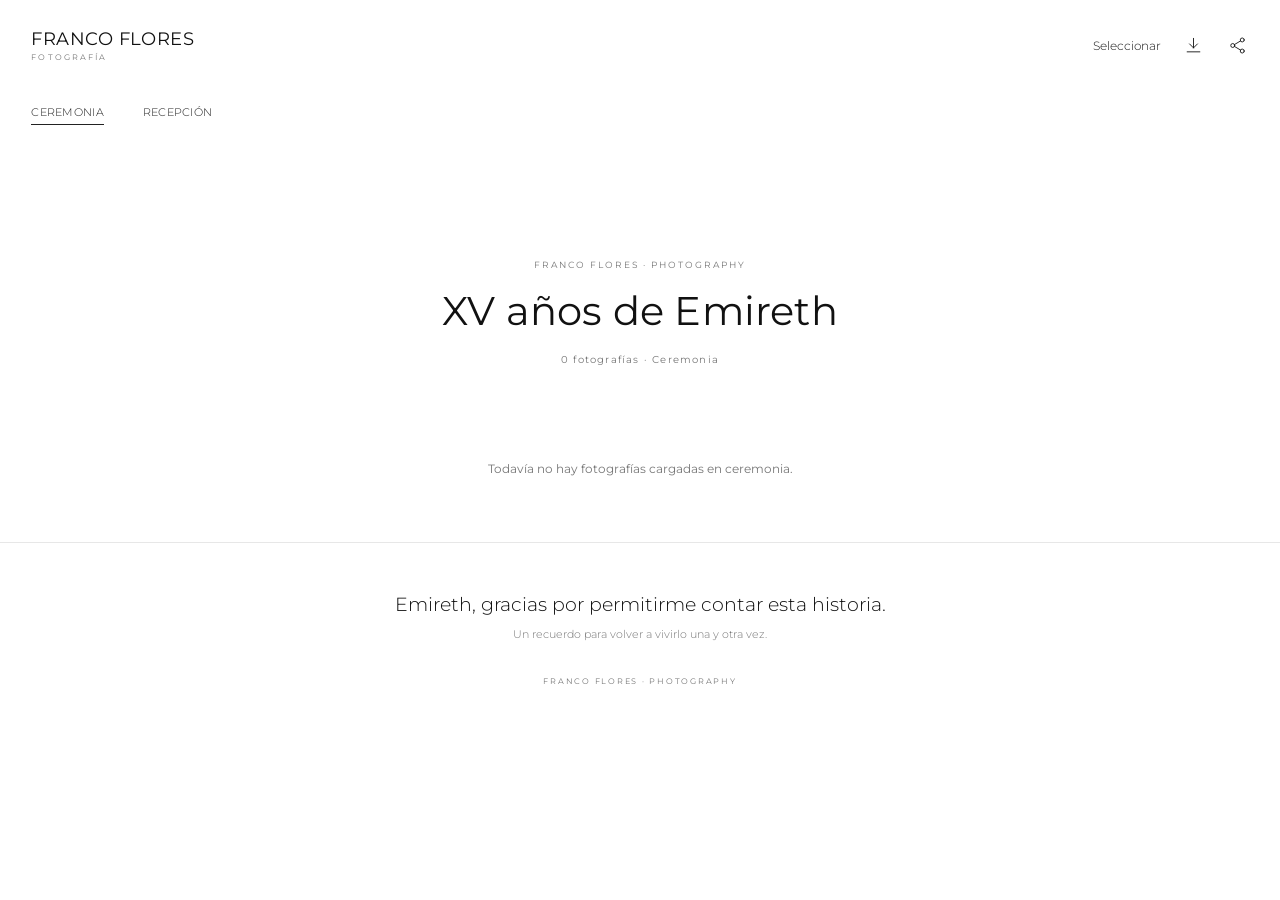
==== 15Anos/index.html @ 13b326d6 "New Gallery" ====
<!doctype html>
<html lang="es">
<head>
  <meta charset="utf-8">
  <meta name="viewport" content="width=device-width, initial-scale=1">
  <meta name="theme-color" content="#ffffff">
  <title>XV años de Emireth | Franco Flores · Fotografía</title>
  <link rel="preconnect" href="https://fonts.googleapis.com">
  <link rel="preconnect" href="https://fonts.gstatic.com" crossorigin>
  <link href="https://fonts.googleapis.com/css2?family=Montserrat:wght@300;400;500;600&display=swap" rel="stylesheet">
  <link rel="stylesheet" href="styles.css">
</head>
<body>
  <header class="site-header">
    <a class="brand" href="../../" aria-label="Franco Flores Fotografía">
      FRANCO FLORES<span>FOTOGRAFÍA</span>
    </a>
    <div class="header-actions">
      <button class="text-action" id="toggle-select" type="button">Seleccionar</button>
      <button class="icon-action" id="download-all" type="button" aria-label="Descargar todas las fotografías" title="Descargar todas las fotografías">
        <svg viewBox="0 0 24 24" aria-hidden="true"><path d="M12 3v12m0 0 5-5m-5 5-5-5M4 20h16"/></svg>
      </button>
      <button class="icon-action" id="share-gallery" type="button" aria-label="Compartir galería" title="Compartir galería">
        <svg viewBox="0 0 24 24" aria-hidden="true"><circle cx="18" cy="5" r="2.5"/><circle cx="6" cy="12" r="2.5"/><circle cx="18" cy="19" r="2.5"/><path d="m8.2 10.8 7.5-4.5M8.2 13.2l7.5 4.5"/></svg>
      </button>
    </div>
  </header>

  <nav class="section-nav" aria-label="Secciones del evento">
    <button class="section-tab active" type="button" data-tab="ceremonia">CEREMONIA</button>
    <button class="section-tab" type="button" data-tab="recepcion">RECEPCIÓN</button>
  </nav>

  <main>
    <section class="gallery-heading">
      <p class="eyebrow">FRANCO FLORES · PHOTOGRAPHY</p>
      <h1>XV años de Emireth</h1>
      <p class="photo-count" id="photo-count">Selecciona una sección</p>
    </section>

    <section class="gallery-tools" id="selection-tools" hidden>
      <span id="selected-count">0 fotografías seleccionadas</span>
      <div class="selection-actions">
        <button class="small-action" id="select-all" type="button">Seleccionar todas</button>
        <button class="small-action dark" id="download-selected" type="button" disabled>Descargar selección</button>
      </div>
    </section>

    <section class="mosaic" id="gallery" aria-label="Fotografías de la sección seleccionada">
      <p class="loading">Cargando fotografías…</p>
    </section>
    <div class="load-more-status" id="load-more-status" aria-live="polite"></div>
    <div class="load-more-sentinel" id="load-more-sentinel" aria-hidden="true"></div>

    <footer class="site-footer">
      <p class="footer-title">Emireth, gracias por permitirme contar esta historia.</p>
      <p>Un recuerdo para volver a vivirlo una y otra vez.</p>
      <span class="footer-credit">FRANCO FLORES · PHOTOGRAPHY</span>
    </footer>
  </main>

  <div class="lightbox" id="lightbox" aria-modal="true" role="dialog" aria-label="Visor de fotografías">
    <div class="lightbox-top">
      <span id="lightbox-caption"></span>
      <div class="lightbox-actions">
        <a class="lightbox-download" id="download-one" href="#" download>Descargar alta calidad</a>
        <button id="close-lightbox" type="button" aria-label="Cerrar">×</button>
      </div>
    </div>
    <button class="lightbox-nav previous" id="previous-photo" type="button" aria-label="Fotografía anterior">‹</button>
    <img id="lightbox-image" alt="Fotografía ampliada">
    <button class="lightbox-nav next" id="next-photo" type="button" aria-label="Fotografía siguiente">›</button>
  </div>

  <div class="toast" id="toast" role="status" aria-live="polite"></div>
  <script src="gallery.js"></script>
</body>
</html>
---- 15Anos/styles.css ----
:root { --ink:#111; --muted:#666; --line:#e7e7e7; --gap:3px; }
* { box-sizing:border-box; }
html { scroll-behavior:smooth; }
body { margin:0; background:#fff; color:var(--ink); font-family:"Montserrat",Arial,sans-serif; font-weight:400; }
button,a { font:inherit; }
.site-header { height:91px; padding:0 2.45%; display:flex; align-items:center; justify-content:space-between; }
.brand { display:inline-flex; flex-direction:column; gap:3px; color:#111; text-decoration:none; font-size:18px; letter-spacing:.025em; line-height:1.1; font-weight:400; }
.brand span { font-size:8px; letter-spacing:.26em; color:#777; }
.header-actions { display:flex; align-items:center; gap:22px; }
.text-action,.icon-action { border:0; background:transparent; color:#171717; cursor:pointer; }
.text-action { font-size:12px; font-weight:300; padding:8px 0; }
.icon-action { width:22px; height:28px; padding:3px 0; display:grid; place-items:center; }
.icon-action svg { width:19px; height:19px; fill:none; stroke:currentColor; stroke-width:1.15; stroke-linecap:round; stroke-linejoin:round; }
.gallery-heading { text-align:center; padding:125px 20px 48px; }
.eyebrow { font-size:9px; letter-spacing:.22em; color:#777; margin:0 0 18px; }
.gallery-heading h1 { font-size:clamp(28px,3.1vw,40px); line-height:1.2; font-weight:400; letter-spacing:.005em; margin:0; }
.photo-count { color:#777; font-size:10px; letter-spacing:.12em; margin:17px 0 0; }
.section-nav {
  display:flex;
  align-items:flex-start;
  gap:39px;
  padding:14px 2.45% 0;
  min-height:43px;
}
.section-tab {
  appearance:none;
  border:0;
  border-bottom:1px solid transparent;
  padding:0 0 5px;
  background:transparent;
  color:#222;
  font-family:inherit;
  font-size:11px;
  font-weight:300;
  letter-spacing:.025em;
  cursor:pointer;
}
.section-tab.active { border-bottom-color:#222; }
.mosaic { display:grid; grid-template-columns:repeat(5,minmax(0,1fr)); grid-auto-rows:7px; grid-auto-flow:dense; gap:var(--gap); padding:0 2.35%; }
.photo-card { min-width:0; margin:0; position:relative; overflow:hidden; background:#f1f1f1; cursor:zoom-in; }
.photo-card img { display:block; width:100%; height:auto; object-fit:contain; transition:transform .45s ease; }
.photo-card:hover img { transform:scale(1.025); }
.photo-card.selected { outline:3px solid #111; outline-offset:-3px; }
.photo-card.selected::after { content:"✓"; position:absolute; top:12px; right:12px; width:25px; height:25px; border-radius:50%; display:grid; place-items:center; background:#fff; color:#111; font-size:14px; }
.photo-card .photo-number { position:absolute; bottom:10px; left:12px; color:white; font-size:9px; letter-spacing:.12em; text-shadow:0 1px 5px #0009; opacity:0; transition:opacity .2s; pointer-events:none; }
.photo-card:hover .photo-number { opacity:1; }
.gallery-tools { padding:0 2.45% 18px; display:flex; align-items:center; justify-content:space-between; font-size:11px; }
.gallery-tools[hidden] { display:none; }
.selection-actions { display:flex; gap:8px; align-items:center; }
.small-action { background:white; border:1px solid #222; padding:9px 13px; font-size:10px; cursor:pointer; }
.small-action.dark { background:#111; color:white; }
.small-action:disabled { opacity:.35; cursor:not-allowed; }
.loading,.error-message { grid-column:1/-1; text-align:center; padding:35px; color:#777; font-size:12px; }
.site-footer { margin-top:90px; padding:50px 20px 42px; text-align:center; border-top:1px solid var(--line); }
.footer-title { font-size:19px; font-weight:300; margin:0 0 10px; }
.site-footer p:not(.footer-title) { color:#777; font-size:11px; font-weight:300; }
.footer-credit { display:inline-block; margin-top:24px; font-size:8px; letter-spacing:.22em; color:#777; }
.lightbox { position:fixed; inset:0; z-index:20; display:none; align-items:center; justify-content:center; background:#080808f5; padding:65px 70px 35px; }
.lightbox.open { display:flex; }
.lightbox>img { max-width:92vw; max-height:83vh; object-fit:contain; }
.lightbox-top { position:absolute; top:0; left:0; right:0; height:58px; padding:0 25px; display:flex; align-items:center; justify-content:space-between; color:#fff; font-size:10px; letter-spacing:.12em; }
.lightbox-actions { display:flex; gap:22px; align-items:center; }
.lightbox-download { color:#fff; text-decoration:none; font-size:10px; }
.lightbox-actions button { border:0; background:transparent; color:#fff; font-size:28px; cursor:pointer; font-weight:200; }
.lightbox-nav { position:absolute; top:50%; transform:translateY(-50%); border:0; background:transparent; color:#fff; font-size:48px; font-weight:200; cursor:pointer; padding:10px; }
.lightbox-nav.previous { left:16px; } .lightbox-nav.next { right:16px; }
.toast { position:fixed; left:50%; bottom:24px; transform:translate(-50%,15px); background:#111; color:white; padding:11px 17px; font-size:11px; opacity:0; pointer-events:none; transition:.25s; z-index:40; }
.toast.show { opacity:1; transform:translate(-50%,0); }
@media(max-width:900px) { .mosaic { grid-template-columns:repeat(4,minmax(0,1fr)); padding:0 1.5%; } }
@media(max-width:600px) {
  .site-header { height:70px; padding:0 15px; } .brand { font-size:14px; } .header-actions { gap:13px; }
  .gallery-heading { padding:90px 15px 38px; } .gallery-heading h1 { font-size:28px; }
  .section-nav { gap:24px; padding:12px 15px 0; min-height:40px; }
  .section-tab { font-size:10px; }
  .mosaic { grid-template-columns:repeat(2,minmax(0,1fr)); grid-auto-rows:5px; gap:2px; padding:0 7px; }
  .gallery-tools { padding:0 12px 13px; gap:10px; font-size:10px; } .small-action { padding:8px; font-size:9px; }
  .site-footer { margin-top:55px; padding:38px 15px; } .footer-title { font-size:16px; }
  .lightbox { padding:60px 12px 30px; } .lightbox-nav.previous { left:0; } .lightbox-nav.next { right:0; }
  .lightbox-top { padding:0 13px; }
}

.load-more-status {
  min-height: 30px;
  padding: 14px 12px 4px;
  text-align: center;
  color: #777;
  font-size: 10px;
  letter-spacing: .04em;
}
.load-more-sentinel { width: 100%; height: 1px; }
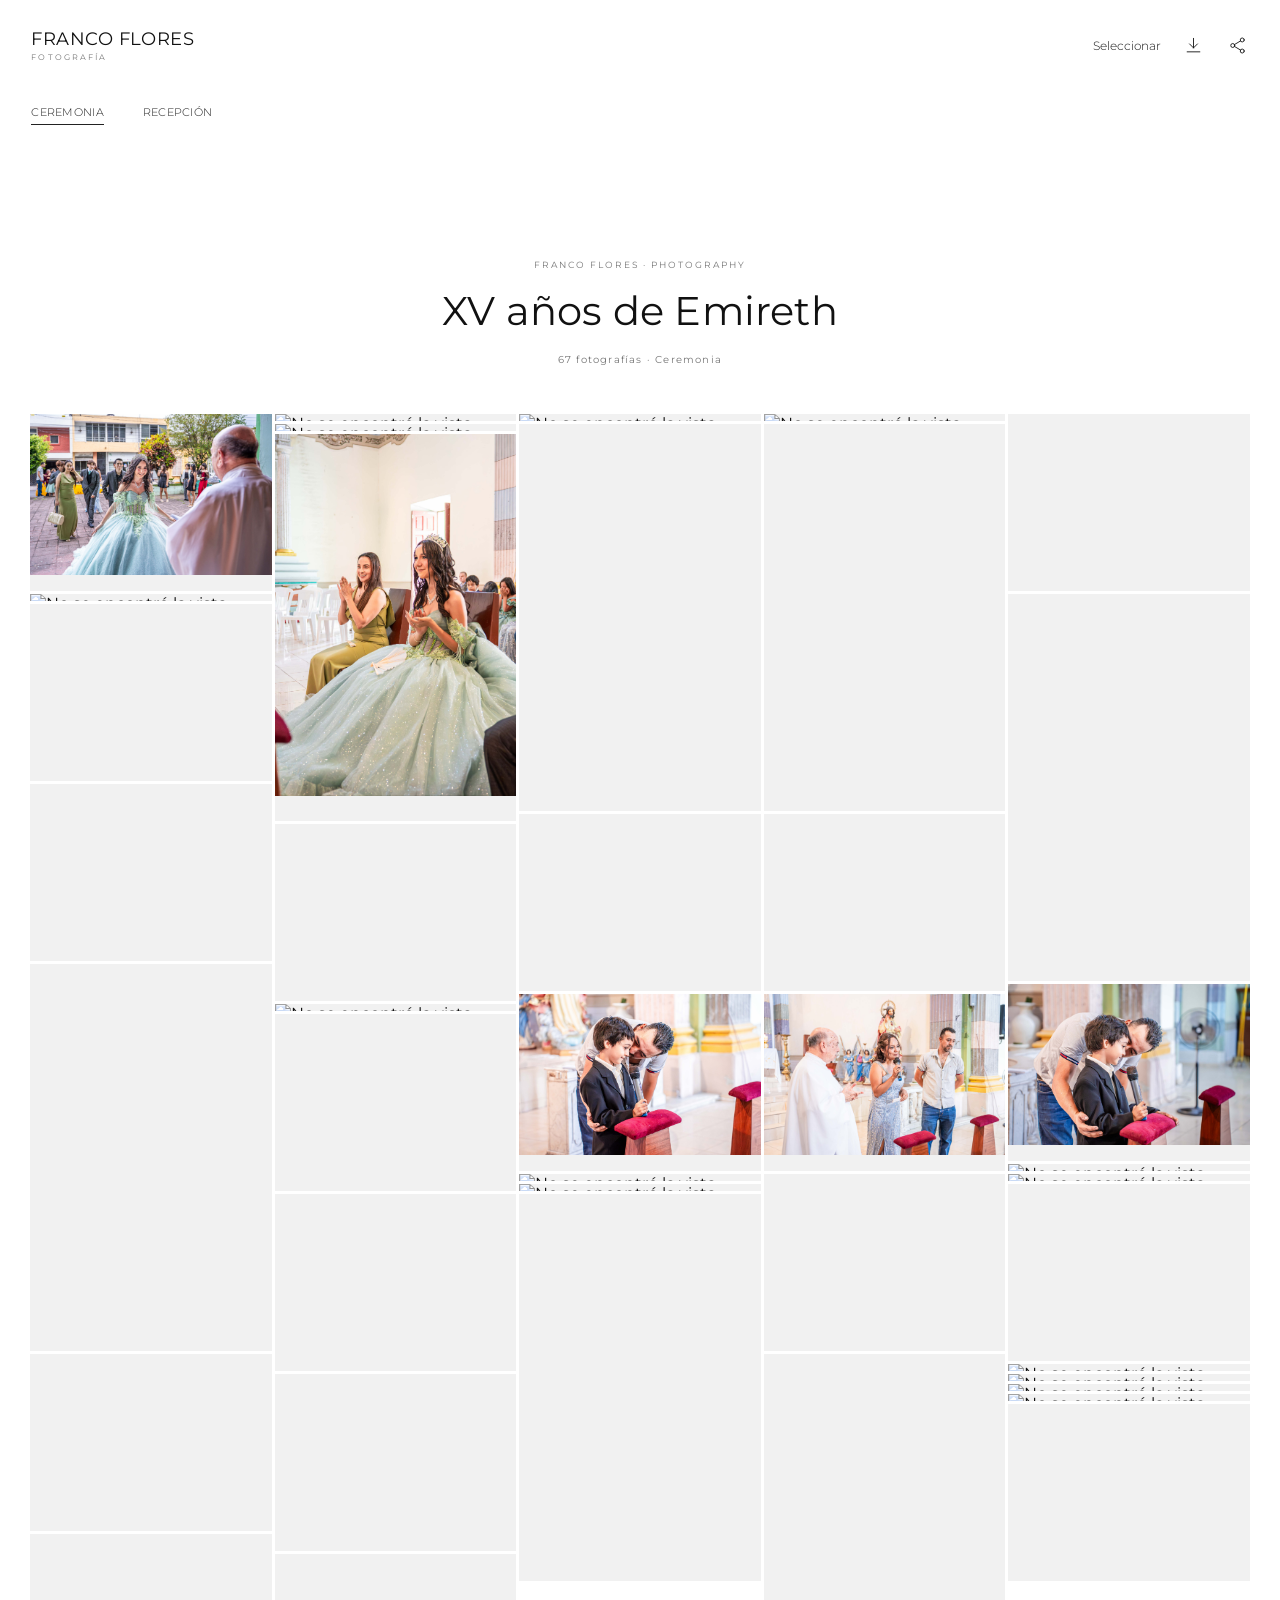
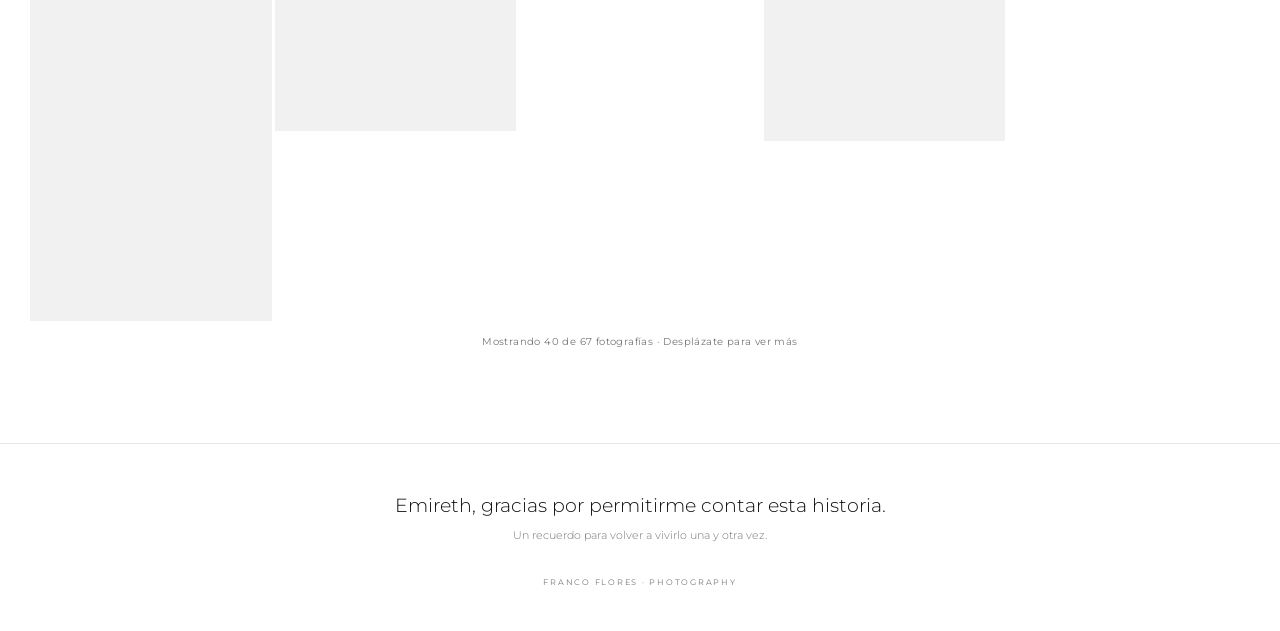
==== commit a98e6e7e: "Redirect Updated" ====
--- a/15Anos/index.html
+++ b/15Anos/index.html
@@ -12,7 +12,7 @@
 </head>
 <body>
   <header class="site-header">
-    <a class="brand" href="../../" aria-label="Franco Flores Fotografía">
+    <a class="brand" href="../" aria-label="Franco Flores Fotografía">
       FRANCO FLORES<span>FOTOGRAFÍA</span>
     </a>
     <div class="header-actions">
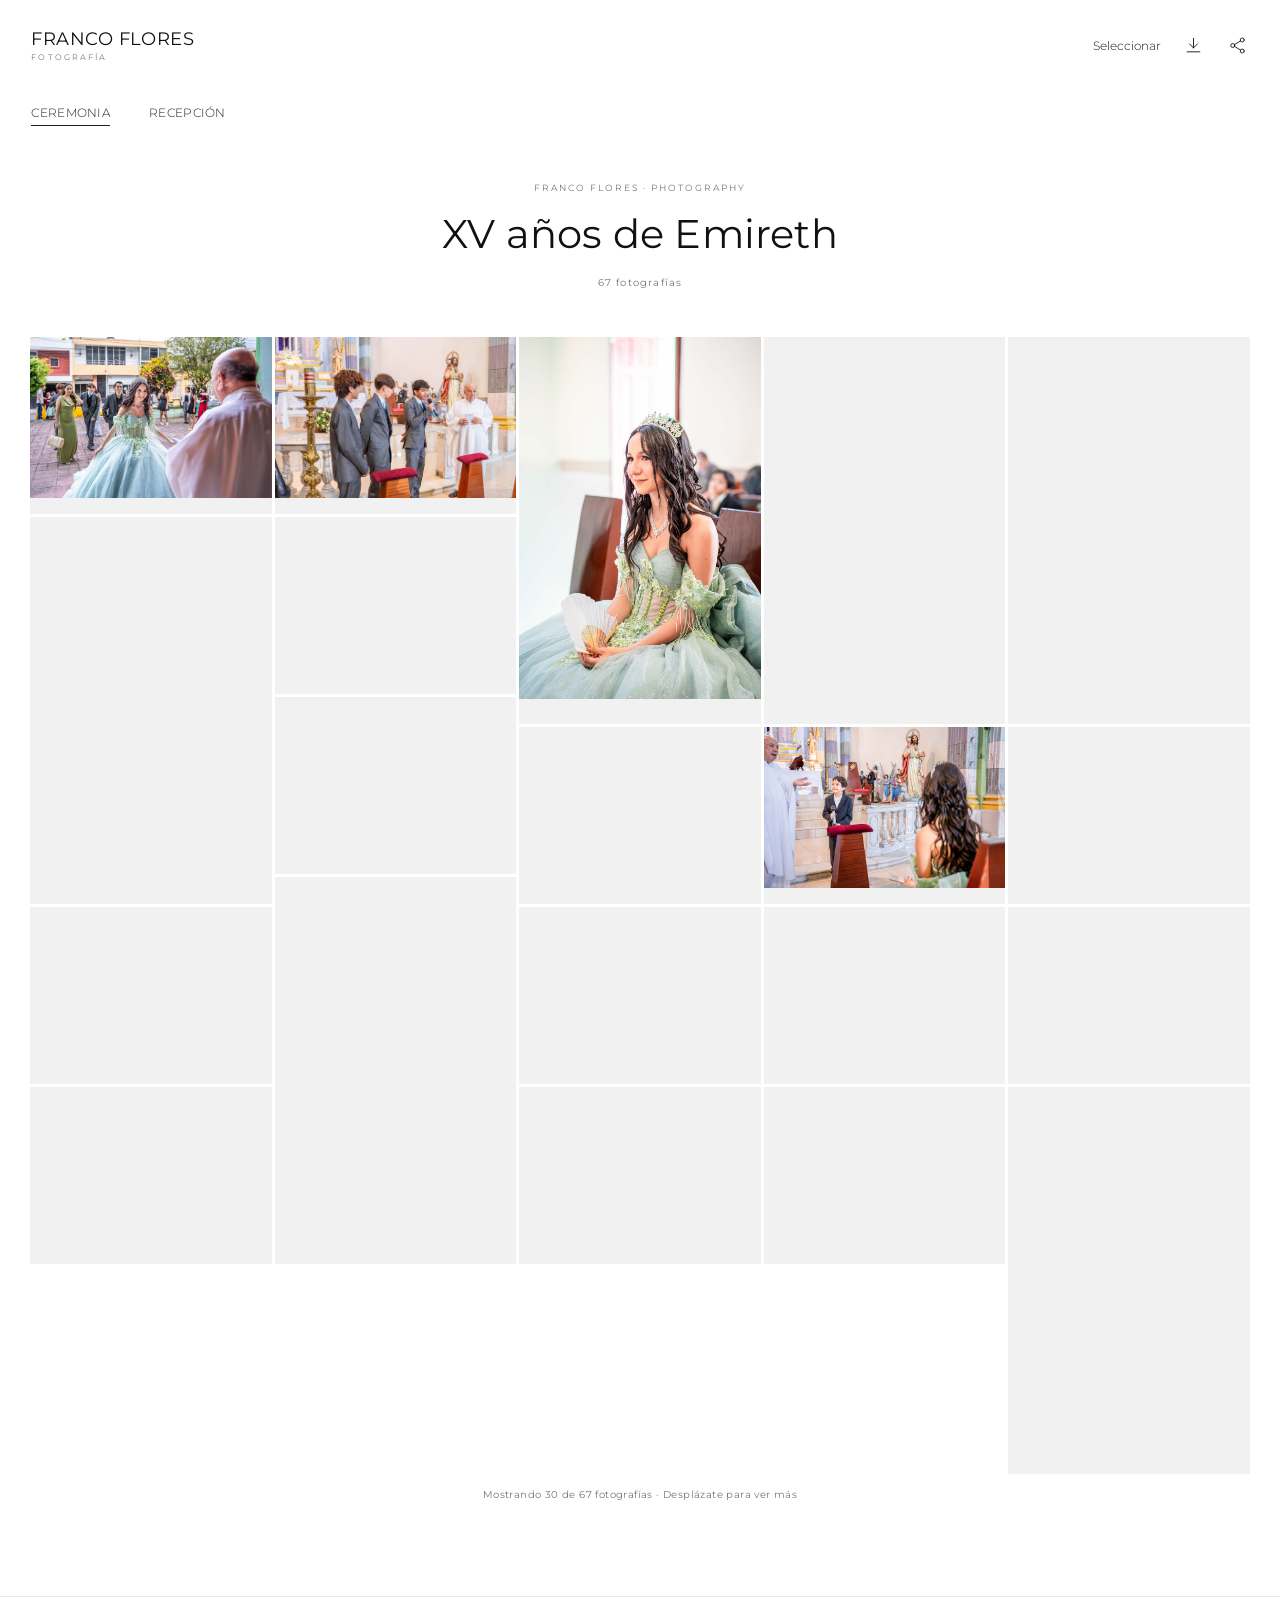
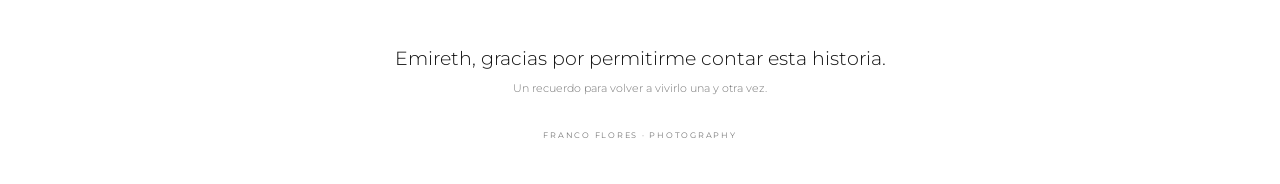
==== commit 9585f5f6: "New refactor" ====
--- a/15Anos/index.html
+++ b/15Anos/index.html
@@ -1,78 +1,213 @@
+
 <!doctype html>
 <html lang="es">
 <head>
   <meta charset="utf-8">
   <meta name="viewport" content="width=device-width, initial-scale=1">
   <meta name="theme-color" content="#ffffff">
+
   <title>XV años de Emireth | Franco Flores · Fotografía</title>
+
   <link rel="preconnect" href="https://fonts.googleapis.com">
   <link rel="preconnect" href="https://fonts.gstatic.com" crossorigin>
-  <link href="https://fonts.googleapis.com/css2?family=Montserrat:wght@300;400;500;600&display=swap" rel="stylesheet">
-  <link rel="stylesheet" href="styles.css">
+
+  <link
+    href="https://fonts.googleapis.com/css2?family=Montserrat:wght@300;400;500;600&display=swap"
+    rel="stylesheet"
+  >
+
+  <link rel="stylesheet" href="../shared/gallery.css">
 </head>
+
 <body>
+
   <header class="site-header">
     <a class="brand" href="../" aria-label="Franco Flores Fotografía">
       FRANCO FLORES<span>FOTOGRAFÍA</span>
     </a>
+
     <div class="header-actions">
-      <button class="text-action" id="toggle-select" type="button">Seleccionar</button>
-      <button class="icon-action" id="download-all" type="button" aria-label="Descargar todas las fotografías" title="Descargar todas las fotografías">
-        <svg viewBox="0 0 24 24" aria-hidden="true"><path d="M12 3v12m0 0 5-5m-5 5-5-5M4 20h16"/></svg>
-      </button>
-      <button class="icon-action" id="share-gallery" type="button" aria-label="Compartir galería" title="Compartir galería">
-        <svg viewBox="0 0 24 24" aria-hidden="true"><circle cx="18" cy="5" r="2.5"/><circle cx="6" cy="12" r="2.5"/><circle cx="18" cy="19" r="2.5"/><path d="m8.2 10.8 7.5-4.5M8.2 13.2l7.5 4.5"/></svg>
+      <button class="text-action" id="toggle-select" type="button">
+        Seleccionar
+      </button>
+
+      <button
+        class="icon-action"
+        id="download-all"
+        type="button"
+        aria-label="Descargar todas las fotografías"
+        title="Descargar todas las fotografías"
+      >
+        <svg viewBox="0 0 24 24" aria-hidden="true">
+          <path d="M12 3v12m0 0 5-5m-5 5-5-5M4 20h16"/>
+        </svg>
+      </button>
+
+      <button
+        class="icon-action"
+        id="share-gallery"
+        type="button"
+        aria-label="Compartir galería"
+        title="Compartir galería"
+      >
+        <svg viewBox="0 0 24 24" aria-hidden="true">
+          <circle cx="18" cy="5" r="2.5"/>
+          <circle cx="6" cy="12" r="2.5"/>
+          <circle cx="18" cy="19" r="2.5"/>
+          <path d="m8.2 10.8 7.5-4.5M8.2 13.2l7.5 4.5"/>
+        </svg>
       </button>
     </div>
   </header>
 
-  <nav class="section-nav" aria-label="Secciones del evento">
-    <button class="section-tab active" type="button" data-tab="ceremonia">CEREMONIA</button>
-    <button class="section-tab" type="button" data-tab="recepcion">RECEPCIÓN</button>
+  <nav class="section-nav" id="section-tabs" aria-label="Secciones del evento">
+    <button class="section-tab active" type="button" data-tab="ceremonia">
+      CEREMONIA
+    </button>
+
+    <button class="section-tab" type="button" data-tab="recepcion">
+      RECEPCIÓN
+    </button>
   </nav>
 
   <main>
     <section class="gallery-heading">
       <p class="eyebrow">FRANCO FLORES · PHOTOGRAPHY</p>
-      <h1>XV años de Emireth</h1>
-      <p class="photo-count" id="photo-count">Selecciona una sección</p>
+
+      <h1 id="gallery-title">XV años de Emireth</h1>
+
+      <p class="photo-count" id="photo-count">
+        Selecciona una sección
+      </p>
     </section>
 
     <section class="gallery-tools" id="selection-tools" hidden>
       <span id="selected-count">0 fotografías seleccionadas</span>
+
       <div class="selection-actions">
-        <button class="small-action" id="select-all" type="button">Seleccionar todas</button>
-        <button class="small-action dark" id="download-selected" type="button" disabled>Descargar selección</button>
+        <button class="small-action" id="select-all" type="button">
+          Seleccionar todas
+        </button>
+
+        <button
+          class="small-action dark"
+          id="download-selected"
+          type="button"
+          disabled
+        >
+          Descargar selección
+        </button>
       </div>
     </section>
 
-    <section class="mosaic" id="gallery" aria-label="Fotografías de la sección seleccionada">
+    <section
+      class="mosaic"
+      id="gallery"
+      aria-label="Fotografías de la sección seleccionada"
+    >
       <p class="loading">Cargando fotografías…</p>
     </section>
+
     <div class="load-more-status" id="load-more-status" aria-live="polite"></div>
     <div class="load-more-sentinel" id="load-more-sentinel" aria-hidden="true"></div>
 
     <footer class="site-footer">
-      <p class="footer-title">Emireth, gracias por permitirme contar esta historia.</p>
+      <p class="footer-title">
+        Emireth, gracias por permitirme contar esta historia.
+      </p>
+
       <p>Un recuerdo para volver a vivirlo una y otra vez.</p>
+
       <span class="footer-credit">FRANCO FLORES · PHOTOGRAPHY</span>
     </footer>
   </main>
 
-  <div class="lightbox" id="lightbox" aria-modal="true" role="dialog" aria-label="Visor de fotografías">
+  <div
+    class="lightbox"
+    id="lightbox"
+    aria-modal="true"
+    role="dialog"
+    aria-label="Visor de fotografías"
+  >
     <div class="lightbox-top">
       <span id="lightbox-caption"></span>
+
       <div class="lightbox-actions">
-        <a class="lightbox-download" id="download-one" href="#" download>Descargar alta calidad</a>
-        <button id="close-lightbox" type="button" aria-label="Cerrar">×</button>
+        <a class="lightbox-download" id="download-one" href="#" download>
+          Descargar alta calidad
+        </a>
+
+        <button id="close-lightbox" type="button" aria-label="Cerrar">
+          ×
+        </button>
       </div>
     </div>
-    <button class="lightbox-nav previous" id="previous-photo" type="button" aria-label="Fotografía anterior">‹</button>
+
+    <button
+      class="lightbox-nav previous"
+      id="previous-photo"
+      type="button"
+      aria-label="Fotografía anterior"
+    >
+      ‹
+    </button>
+
     <img id="lightbox-image" alt="Fotografía ampliada">
-    <button class="lightbox-nav next" id="next-photo" type="button" aria-label="Fotografía siguiente">›</button>
+
+    <button
+      class="lightbox-nav next"
+      id="next-photo"
+      type="button"
+      aria-label="Fotografía siguiente"
+    >
+      ›
+    </button>
   </div>
 
+
+  <div class="confirm-modal" id="download-confirm-modal" aria-hidden="true">
+    <div class="confirm-modal-backdrop" data-close-download-modal></div>
+
+    <div
+      class="confirm-modal-content"
+      role="dialog"
+      aria-modal="true"
+      aria-labelledby="download-modal-title"
+    >
+      <button
+        class="confirm-modal-close"
+        type="button"
+        id="cancel-download-x"
+        aria-label="Cerrar"
+      >
+        ×
+      </button>
+
+      <p class="confirm-modal-eyebrow">DESCARGA DE FOTOGRAFÍAS</p>
+
+      <h2 id="download-modal-title">¿Descargar todas las fotografías?</h2>
+
+      <p id="download-modal-message">
+        Se descargarán todas las fotografías de esta sección.
+      </p>
+
+      <div class="confirm-modal-actions">
+        <button type="button" id="cancel-download">
+          Cancelar
+        </button>
+
+        <button type="button" id="confirm-download">
+          Confirmar descarga
+        </button>
+      </div>
+    </div>
+  </div>
+
+
   <div class="toast" id="toast" role="status" aria-live="polite"></div>
-  <script src="gallery.js"></script>
+
+  <script src="gallery.config.js" defer></script>
+  <script src="../shared/gallery.js" defer></script>
+
 </body>
 </html>
--- a/shared/gallery.css
+++ b/shared/gallery.css
@@ -0,0 +1,184 @@
+:root { --ink:#111; --muted:#666; --line:#e7e7e7; --gap:3px; }
+* { box-sizing:border-box; }
+html { scroll-behavior:smooth; }
+body { margin:0; background:#fff; color:var(--ink); font-family:"Montserrat",Arial,sans-serif; font-weight:400; }
+button,a { font:inherit; }
+.site-header { height:91px; padding:0 2.45%; display:flex; align-items:center; justify-content:space-between; }
+.brand { display:inline-flex; flex-direction:column; gap:3px; color:#111; text-decoration:none; font-size:18px; letter-spacing:.025em; line-height:1.1; font-weight:400; }
+.brand span { font-size:8px; letter-spacing:.26em; color:#777; }
+.header-actions { display:flex; align-items:center; gap:22px; }
+.text-action,.icon-action { border:0; background:transparent; color:#171717; cursor:pointer; }
+.text-action { font-size:12px; font-weight:300; padding:8px 0; }
+.icon-action { width:22px; height:28px; padding:3px 0; display:grid; place-items:center; }
+.icon-action svg { width:19px; height:19px; fill:none; stroke:currentColor; stroke-width:1.15; stroke-linecap:round; stroke-linejoin:round; }
+.gallery-heading { text-align:center; padding:48px 20px 48px; }
+.eyebrow { font-size:9px; letter-spacing:.22em; color:#777; margin:0 0 18px; }
+.gallery-heading h1 { font-size:clamp(28px,3.1vw,40px); line-height:1.2; font-weight:400; letter-spacing:.005em; margin:0; }
+.photo-count { color:#777; font-size:10px; letter-spacing:.12em; margin:17px 0 0; }
+.section-nav {
+  display:flex;
+  align-items:flex-start;
+  gap:39px;
+  padding:14px 2.45% 0;
+  min-height:43px;
+}
+.section-tab {
+  appearance:none;
+  border:0;
+  border-bottom:1px solid transparent;
+  padding:0 0 5px;
+  background:transparent;
+  color:#222;
+  font-family:inherit;
+  font-size:12px;
+  font-weight:300;
+  letter-spacing:.025em;
+  cursor:pointer;
+  text-transform: uppercase;
+}
+.section-tab.active { border-bottom-color:#222; }
+.mosaic { display:grid; grid-template-columns:repeat(5,minmax(0,1fr)); grid-auto-rows:7px; grid-auto-flow:dense; gap:var(--gap); padding:0 2.35%; }
+.photo-card { min-width:0; margin:0; position:relative; overflow:hidden; background:#f1f1f1; cursor:zoom-in; }
+.photo-card img { display:block; width:100%; height:auto; object-fit:contain; transition:transform .45s ease; }
+.photo-card:hover img { transform:scale(1.025); }
+.photo-card.selected { outline:3px solid #111; outline-offset:-3px; }
+.photo-card.selected::after { content:"✓"; position:absolute; top:12px; right:12px; width:25px; height:25px; border-radius:50%; display:grid; place-items:center; background:#fff; color:#111; font-size:14px; }
+.photo-card .photo-number { position:absolute; bottom:10px; left:12px; color:white; font-size:9px; letter-spacing:.12em; text-shadow:0 1px 5px #0009; opacity:0; transition:opacity .2s; pointer-events:none; }
+.photo-card:hover .photo-number { opacity:1; }
+.gallery-tools { padding:0 2.45% 18px; display:flex; align-items:center; justify-content:space-between; font-size:11px; }
+.gallery-tools[hidden] { display:none; }
+.selection-actions { display:flex; gap:8px; align-items:center; }
+.small-action { background:white; border:1px solid #222; padding:9px 13px; font-size:10px; cursor:pointer; }
+.small-action.dark { background:#111; color:white; }
+.small-action:disabled { opacity:.35; cursor:not-allowed; }
+.loading,.error-message { grid-column:1/-1; text-align:center; padding:35px; color:#777; font-size:12px; }
+.site-footer { margin-top:90px; padding:50px 20px 42px; text-align:center; border-top:1px solid var(--line); }
+.footer-title { font-size:19px; font-weight:300; margin:0 0 10px; }
+.site-footer p:not(.footer-title) { color:#777; font-size:11px; font-weight:300; }
+.footer-credit { display:inline-block; margin-top:24px; font-size:8px; letter-spacing:.22em; color:#777; }
+.lightbox { position:fixed; inset:0; z-index:20; display:none; align-items:center; justify-content:center; background:#080808f5; padding:65px 70px 35px; }
+.lightbox.open { display:flex; }
+.lightbox>img { max-width:100vw; max-height:100vh; object-fit:contain; }
+.lightbox-top { position:absolute; top:0; left:0; right:0; height:58px; padding:0 25px; display:flex; align-items:center; justify-content:space-between; color:#fff; font-size:10px; letter-spacing:.12em; }
+.lightbox-actions { display:flex; gap:22px; align-items:center; }
+.lightbox-download { color:#fff; text-decoration:none; font-size:10px; }
+.lightbox-actions button { border:0; background:transparent; color:#fff; font-size:28px; cursor:pointer; font-weight:200; }
+.lightbox-nav { position:absolute; top:50%; transform:translateY(-50%); border:0; background:transparent; color:#fff; font-size:48px; font-weight:200; cursor:pointer; padding:10px; }
+.lightbox-nav.previous { left:16px; } .lightbox-nav.next { right:16px; }
+.toast { position:fixed; left:50%; bottom:24px; transform:translate(-50%,15px); background:#111; color:white; padding:11px 17px; font-size:11px; opacity:0; pointer-events:none; transition:.25s; z-index:40; }
+.toast.show { opacity:1; transform:translate(-50%,0); }
+@media(max-width:900px) { .mosaic { grid-template-columns:repeat(4,minmax(0,1fr)); padding:0 1.5%; } }
+@media(max-width:600px) {
+  .site-header { height:70px; padding:0 15px; } .brand { font-size:14px; } .header-actions { gap:13px; }
+  .gallery-heading { padding:90px 15px 38px; } .gallery-heading h1 { font-size:28px; }
+  .section-nav { gap:24px; padding:12px 15px 0; min-height:40px; }
+  .section-tab { font-size:10px; }
+  .mosaic { grid-template-columns:repeat(2,minmax(0,1fr)); grid-auto-rows:5px; gap:2px; padding:0 7px; }
+  .gallery-tools { padding:0 12px 13px; gap:10px; font-size:10px; } .small-action { padding:8px; font-size:9px; }
+  .site-footer { margin-top:55px; padding:38px 15px; } .footer-title { font-size:16px; }
+  .lightbox { padding:60px 12px 30px; } .lightbox-nav.previous { left:0; } .lightbox-nav.next { right:0; }
+  .lightbox-top { padding:0 13px; }
+}
+
+.load-more-status {
+  min-height: 30px;
+  padding: 14px 12px 4px;
+  text-align: center;
+  color: #777;
+  font-size: 10px;
+  letter-spacing: .04em;
+}
+.load-more-sentinel { width: 100%; height: 1px; }
+
+.confirm-modal {
+  position: fixed;
+  inset: 0;
+  z-index: 10000;
+  display: none;
+  align-items: center;
+  justify-content: center;
+  padding: 24px;
+}
+
+.confirm-modal.open {
+  display: flex;
+}
+
+.confirm-modal-backdrop {
+  position: absolute;
+  inset: 0;
+  background: rgba(0, 0, 0, 0.55);
+  backdrop-filter: blur(4px);
+}
+
+.confirm-modal-content {
+  position: relative;
+  z-index: 1;
+  width: 100%;
+  max-width: 420px;
+  padding: 38px 30px 30px;
+  background: #fff;
+  text-align: center;
+  box-shadow: 0 20px 70px rgba(0, 0, 0, 0.2);
+}
+
+.confirm-modal-eyebrow {
+  margin: 0 0 14px;
+  font-size: 10px;
+  letter-spacing: 2px;
+  color: #888;
+}
+
+.confirm-modal-content h2 {
+  margin: 0 0 14px;
+  font-size: 21px;
+  font-weight: 400;
+}
+
+.confirm-modal-content > p:not(.confirm-modal-eyebrow) {
+  color: #777;
+  font-size: 13px;
+  line-height: 1.7;
+}
+
+.confirm-modal-close {
+  position: absolute;
+  top: 12px;
+  right: 16px;
+  border: 0;
+  background: none;
+  font-size: 26px;
+  cursor: pointer;
+  color: #777;
+}
+
+.confirm-modal-actions {
+  display: flex;
+  flex-direction: column;
+  gap: 10px;
+  margin-top: 28px;
+}
+
+.confirm-modal-actions button {
+  min-height: 44px;
+  padding: 12px 18px;
+  border: 1px solid #222;
+  background: #fff;
+  color: #222;
+  font-family: inherit;
+  font-size: 12px;
+  cursor: pointer;
+}
+
+.confirm-modal-actions #confirm-download {
+  background: #222;
+  color: #fff;
+}
+
+.confirm-modal-actions button:hover {
+  opacity: 0.8;
+}
+
+body.modal-open {
+  overflow: hidden;
+}
